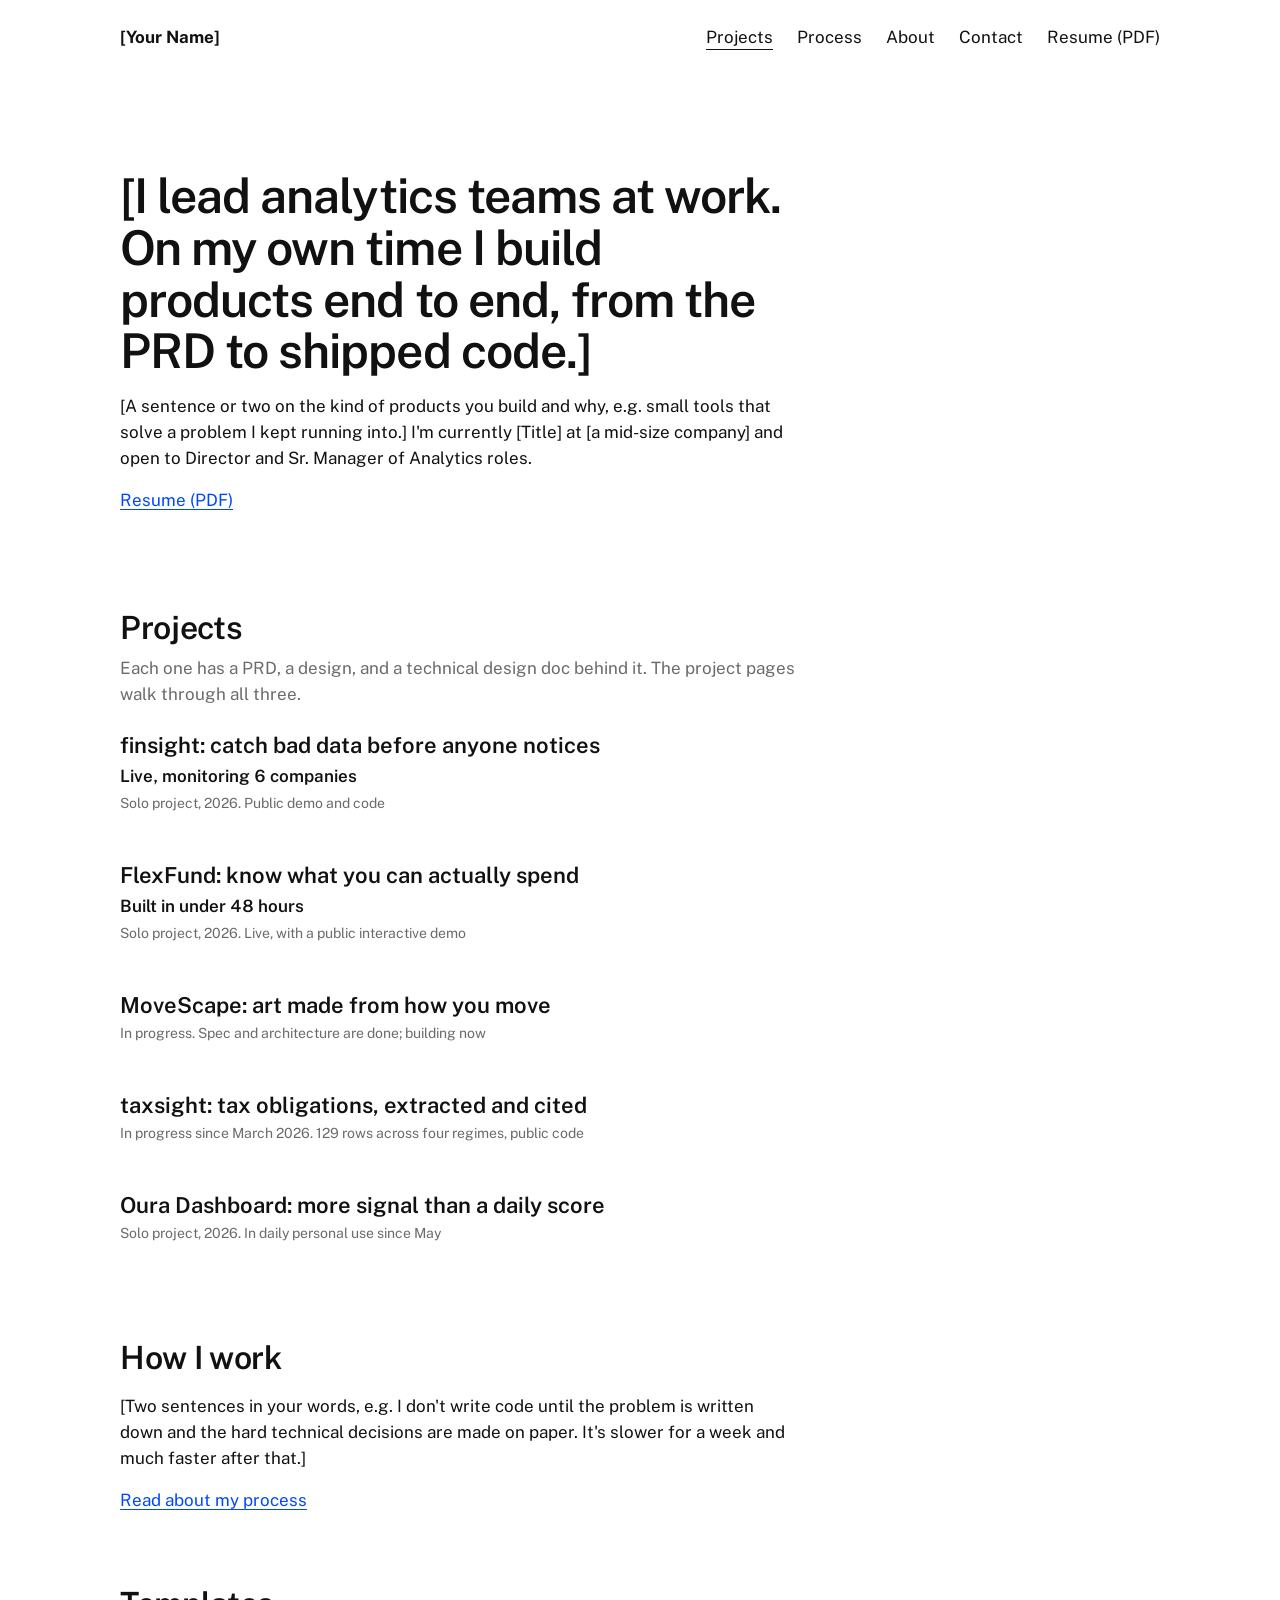
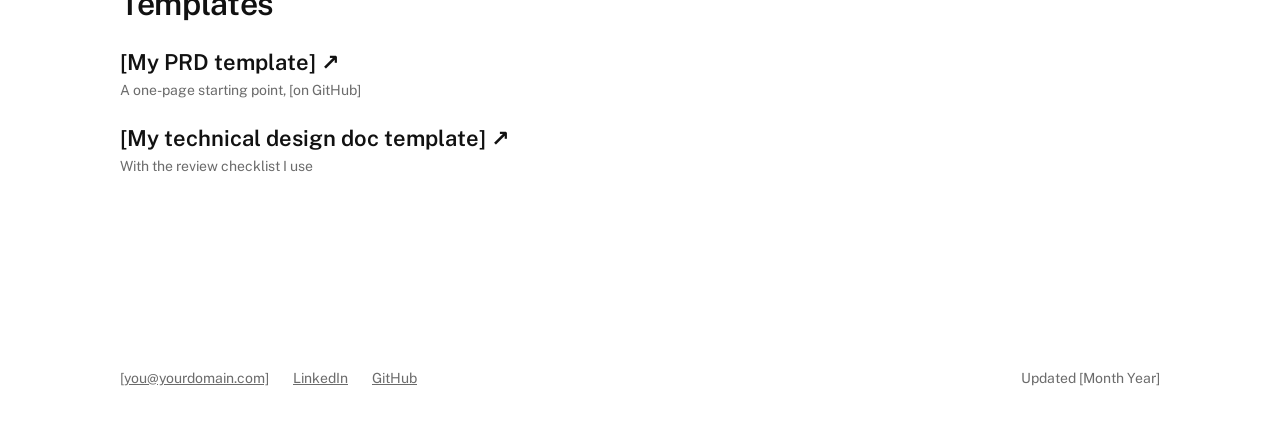
==== index.html @ c8c7b629 "Reframe Oura Dashboard around data depth, not cycle tracking; add real screenshots" ====
<!doctype html>
<html lang="en">
<head>
<meta charset="utf-8">
<meta name="viewport" content="width=device-width, initial-scale=1">
<title>[Your Name]: Analytics leader who builds</title>
<meta name="description" content="[A one-sentence positioning statement: analytics leader who turns data into decisions, and builds personal projects end to end.]">
<meta property="og:type" content="website">
<meta property="og:title" content="[Your Name]: Analytics leader who builds">
<meta property="og:description" content="[A one-sentence positioning statement: analytics leader who turns data into decisions, and builds personal projects end to end.]">
<meta property="og:image" content="assets/img/og-image.png">
<link rel="preconnect" href="https://fonts.googleapis.com">
<link rel="preconnect" href="https://fonts.gstatic.com" crossorigin>
<link rel="stylesheet" href="https://fonts.googleapis.com/css2?family=Public+Sans:wght@400;600;700&display=swap">
<link rel="stylesheet" href="assets/css/site.css">
</head>
<body>
<a class="skip-link" href="#main">Skip to content</a>
<header class="site-header">
<a class="site-name" href="index.html">[Your Name]</a>
<nav class="site-nav" aria-label="Main">
<a href="index.html" aria-current="page">Projects</a>
<a href="process.html">Process</a>
<a href="about.html">About</a>
<a href="contact.html">Contact</a>
<a href="resume.pdf">Resume (PDF)</a>
</nav>
</header>

<main id="main" class="site-main">

<section class="hero stack-3 measure-text section">
<h1 class="display">[I lead analytics teams at work. On my own time I build products end to end, from the PRD to shipped code.]</h1>
<p class="body">[A sentence or two on the kind of products you build and why, e.g. small tools that solve a problem I kept running into.] I'm currently [Title] at [a mid-size company] and open to Director and Sr. Manager of Analytics roles.</p>
<p class="body"><a class="body-link" href="resume.pdf">Resume (PDF)</a></p>
</section>

<section id="projects" class="section measure-text">
<div class="stack-2">
<h2 class="heading-2">Projects</h2>
<p class="body ink-muted">Each one has a PRD, a design, and a technical design doc behind it. The project pages walk through all three.</p>
</div>
<div class="project-list mt-4">
<article class="project-card">
<h3 class="heading-3"><a href="projects/finsight.html">finsight: catch bad data before anyone notices</a></h3>
<p class="stat-sm">Live, monitoring 6 companies</p>
<p class="meta">Solo project, 2026. Public demo and code</p>
</article>
<article class="project-card">
<h3 class="heading-3"><a href="projects/flexfund.html">FlexFund: know what you can actually spend</a></h3>
<p class="stat-sm">Built in under 48 hours</p>
<p class="meta">Solo project, 2026. Live, with a public interactive demo</p>
</article>
<article class="project-card">
<h3 class="heading-3"><a href="projects/movescape.html">MoveScape: art made from how you move</a></h3>
<p class="meta">In progress. Spec and architecture are done; building now</p>
</article>
<article class="project-card">
<h3 class="heading-3"><a href="projects/taxsight.html">taxsight: tax obligations, extracted and cited</a></h3>
<p class="meta">In progress since March 2026. 129 rows across four regimes, public code</p>
</article>
<article class="project-card">
<h3 class="heading-3"><a href="projects/oura-dashboard.html">Oura Dashboard: more signal than a daily score</a></h3>
<p class="meta">Solo project, 2026. In daily personal use since May</p>
</article>
</div>
</section>

<section class="section stack-3 measure-text">
<h2 class="heading-2">How I work</h2>
<p class="body">[Two sentences in your words, e.g. I don't write code until the problem is written down and the hard technical decisions are made on paper. It's slower for a week and much faster after that.]</p>
<p class="body"><a class="body-link" href="process.html">Read about my process</a></p>
</section>

<section class="section section-tight measure-text">
<div class="stack-4">
<h2 class="heading-2">Templates</h2>
<div class="project-list project-list--external">
<article class="project-card">
<h3 class="heading-3"><a class="external-link" href="https://github.com/" target="_blank" rel="noopener">[My PRD template]</a></h3>
<p class="caption">A one-page starting point, [on GitHub]</p>
</article>
<article class="project-card">
<h3 class="heading-3"><a class="external-link" href="https://github.com/" target="_blank" rel="noopener">[My technical design doc template]</a></h3>
<p class="caption">With the review checklist I use</p>
</article>
</div>
</div>
</section>

</main>

<footer class="site-footer">
<div class="site-footer-links">
<a href="mailto:you@yourdomain.com">[you@yourdomain.com]</a>
<a href="https://www.linkedin.com/" target="_blank" rel="noopener">LinkedIn</a>
<a href="https://github.com/" target="_blank" rel="noopener">GitHub</a>
</div>
<span>Updated [Month Year]</span>
</footer>
</body>
</html>
---- assets/css/site.css ----
/*
  Stark Portfolio — shared stylesheet
  Tokens come from portfolio-handoff/design-system/tokens.json.
  Type does the work: no boxes, icons, gradients, shadows or rounded corners.
*/

/* ---------- Tokens ---------- */

:root {
  /* Color (light) */
  --color-surface: #ffffff;
  --color-surface-subtle: #f5f5f5;
  --color-ink: #111111;
  --color-ink-muted: #6b6b6b;
  --color-hairline: #e5e5e5;
  --color-accent: #0047ff;
  --color-accent-hover: #0036c4;
  --color-chart-context: #bdbdbd;

  /* Type */
  --font-sans: "Public Sans", system-ui, -apple-system, "Segoe UI", sans-serif;

  /* Spacing scale */
  --space-1: 4px;
  --space-2: 8px;
  --space-3: 16px;
  --space-4: 24px;
  --space-5: 48px;
  --space-6: 96px;

  /* Radius */
  --radius-0: 0;
  --radius-sm: 2px;

  /* Content widths */
  --measure-text: 680px;
  --measure-wide: 1040px;

  /* Fluid page padding: 24px minimum, scales up to 200px once the
     viewport is wide enough to hold the 1040px content column plus
     the 200px side margins the desktop mockup uses (1440px). */
  --page-padding-inline: max(24px, calc((100vw - 1040px) / 2));

  /* Section rhythm: 96px between major sections on wide screens,
     easing down to 48px on narrow ones. */
  --section-gap: clamp(48px, 10vw, 96px);
}

@media (prefers-color-scheme: dark) {
  :root {
    --color-surface: #0e0e0e;
    --color-surface-subtle: #1a1a1a;
    --color-ink: #f2f2f2;
    --color-ink-muted: #9a9a9a;
    --color-hairline: #2a2a2a;
    --color-accent: #7a98ff;
    --color-accent-hover: #a9bcff;
    --color-chart-context: #4a4a4a;
  }
}

/* ---------- Reset ---------- */

*,
*::before,
*::after {
  box-sizing: border-box;
}

html {
  color-scheme: light dark;
}

body {
  margin: 0;
  background: var(--color-surface);
  color: var(--color-ink);
  font-family: var(--font-sans);
  font-size: 17px;
  line-height: 26px;
}

img {
  max-width: 100%;
  display: block;
}

table {
  border-collapse: collapse;
}

/* ---------- Links and focus ---------- */

a {
  color: var(--color-accent);
}

a:hover {
  color: var(--color-accent-hover);
}

a:focus-visible {
  outline: 2px solid var(--color-accent);
  outline-offset: 2px;
  border-radius: var(--radius-sm);
}

.body-link {
  text-underline-offset: 3px;
}

.external-link::after {
  content: " \2197"; /* ↗ only on links that leave the site */
}

/* ---------- Skip link ---------- */

.skip-link {
  position: absolute;
  left: var(--space-3);
  top: -48px;
  background: var(--color-surface);
  color: var(--color-ink);
  padding: var(--space-2) var(--space-3);
  border: 1px solid var(--color-ink);
  z-index: 10;
  transition: top 0.1s ease-in-out;
}

.skip-link:focus {
  top: var(--space-3);
}

/* ---------- Typography ---------- */

.display {
  margin: 0;
  font-size: clamp(34px, 6vw, 48px);
  line-height: 1.08;
  font-weight: 600;
  letter-spacing: -0.02em;
}

.heading-2 {
  margin: 0;
  font-size: clamp(26px, 4vw, 32px);
  line-height: 1.19;
  font-weight: 600;
  letter-spacing: -0.01em;
}

.heading-3 {
  margin: 0;
  font-size: 22px;
  line-height: 28px;
  font-weight: 600;
}

.body {
  margin: 0;
  font-size: 17px;
  line-height: 26px;
  font-weight: 400;
}

.caption {
  margin: 0;
  font-size: 14px;
  line-height: 20px;
  font-weight: 400;
  color: var(--color-ink-muted);
}

.stat {
  font-size: 22px;
  line-height: 28px;
  font-weight: 700;
  font-variant-numeric: tabular-nums;
}

.stat-sm {
  margin: 0;
  font-size: 17px;
  line-height: 26px;
  font-weight: 600;
  font-variant-numeric: tabular-nums;
}

.meta {
  margin: 0;
  font-size: 14px;
  line-height: 20px;
  font-weight: 400;
  color: var(--color-ink-muted);
}

.ink-muted {
  color: var(--color-ink-muted);
}

/* ---------- Layout ---------- */

.measure-text {
  max-width: var(--measure-text);
}

.measure-wide {
  max-width: var(--measure-wide);
}

.site-header,
.site-main,
.site-footer {
  padding-left: var(--page-padding-inline);
  padding-right: var(--page-padding-inline);
}

.site-main {
  display: flex;
  flex-direction: column;
  flex-grow: 1;
  padding-top: var(--space-6);
  padding-bottom: var(--space-6);
}

.section + .section {
  margin-top: var(--section-gap);
}

/* A section that's closely related to the one before it (e.g. Templates
   right after How I work) uses a tighter gap than the standard 96px,
   which DECISIONS.md reserves for major section breaks. */
.section + .section.section-tight {
  margin-top: calc(var(--section-gap) * 0.75);
}

/* ---------- Spacing utilities ---------- */

.stack-1 { display: flex; flex-direction: column; gap: var(--space-1); }
.stack-2 { display: flex; flex-direction: column; gap: var(--space-2); }
.stack-3 { display: flex; flex-direction: column; gap: var(--space-3); }
.stack-4 { display: flex; flex-direction: column; gap: var(--space-4); }
.stack-5 { display: flex; flex-direction: column; gap: var(--space-5); }

.mt-2 { margin-top: var(--space-2); }
.mt-3 { margin-top: var(--space-3); }
.mt-4 { margin-top: var(--space-4); }
.mt-5 { margin-top: var(--space-5); }
.mt-6 { margin-top: var(--space-6); }

/* ---------- Site header ---------- */

body {
  display: flex;
  flex-direction: column;
  min-height: 100vh;
}

.site-header {
  display: flex;
  justify-content: space-between;
  align-items: baseline;
  flex-wrap: wrap;
  row-gap: var(--space-2);
  padding-top: var(--space-4);
  padding-bottom: var(--space-4);
}

.site-name {
  font-size: 17px;
  line-height: 26px;
  font-weight: 700;
  color: var(--color-ink);
  text-decoration: none;
}

.site-nav {
  display: flex;
  flex-wrap: wrap;
  column-gap: var(--space-4);
  font-size: 17px;
  line-height: 26px;
}

.site-nav a {
  color: var(--color-ink);
  text-decoration: none;
}

.site-nav a[aria-current="page"] {
  text-decoration: underline;
  text-underline-offset: 6px;
}

@media (hover: none) {
  .site-nav a {
    line-height: 44px; /* comfortable touch target */
  }
}

/* ---------- Site footer ---------- */

.site-footer {
  display: flex;
  justify-content: space-between;
  align-items: baseline;
  flex-wrap: wrap;
  gap: var(--space-3);
  padding-top: var(--space-6);
  padding-bottom: var(--space-5);
  font-size: 14px;
  line-height: 20px;
  color: var(--color-ink-muted);
}

.site-footer-links {
  display: flex;
  flex-wrap: wrap;
  gap: var(--space-4);
}

.site-footer a {
  color: var(--color-ink-muted);
}

/* ---------- Hero ---------- */

.hero {
  display: flex;
  flex-direction: column;
  gap: var(--space-3);
}

/* ---------- StatBlock ---------- */

.stat-list {
  margin: 0;
  display: grid;
  grid-template-columns: 96px 1fr;
  column-gap: var(--space-3);
  row-gap: var(--space-3);
  align-items: baseline;
}

@media (min-width: 640px) {
  .stat-list {
    grid-template-columns: 120px 1fr;
    column-gap: var(--space-4);
  }
}

.stat-list dt {
  font-size: 22px;
  line-height: 28px;
  font-weight: 700;
  font-variant-numeric: tabular-nums;
}

.stat-list dd {
  margin: 0;
  font-size: 17px;
  line-height: 26px;
  color: var(--color-ink-muted);
}

/* ---------- ProjectCard ---------- */

.project-list {
  display: flex;
  flex-direction: column;
  gap: var(--space-5);
}

.project-list--external {
  gap: var(--space-4);
}

.project-card {
  display: flex;
  flex-direction: column;
  gap: var(--space-1);
}

.project-card a {
  color: var(--color-ink);
  text-decoration: none;
}

.project-card a:hover {
  text-decoration: underline;
  text-underline-offset: 6px;
}

/* ---------- CaseStudyHeader / summary ---------- */

.case-study-meta {
  margin: var(--space-2) 0 0;
}

.case-study-summary {
  margin-top: var(--space-4);
  background: var(--color-surface-subtle);
  padding: var(--space-4);
  display: grid;
  grid-template-columns: 96px 1fr;
  column-gap: var(--space-4);
  row-gap: var(--space-3);
  align-items: baseline;
}

@media (min-width: 640px) {
  .case-study-summary {
    grid-template-columns: 120px 1fr;
  }
}

.case-study-summary dt {
  font-size: 14px;
  line-height: 20px;
  color: var(--color-ink-muted);
}

.case-study-summary dd {
  margin: 0;
  font-size: 17px;
  line-height: 26px;
}

.link-row {
  margin: var(--space-4) 0 0;
  font-size: 17px;
  line-height: 26px;
  display: flex;
  flex-wrap: wrap;
  column-gap: var(--space-4);
  row-gap: var(--space-2);
}

/* ---------- Contact list ---------- */

.contact-list {
  margin: var(--space-6) 0 0;
  display: grid;
  grid-template-columns: 96px 1fr;
  column-gap: var(--space-3);
  row-gap: var(--space-3);
  align-items: baseline;
}

@media (min-width: 640px) {
  .contact-list {
    grid-template-columns: 120px 1fr;
    column-gap: var(--space-4);
  }
}

.contact-list dt {
  font-size: 14px;
  line-height: 20px;
  color: var(--color-ink-muted);
}

.contact-list dd {
  margin: 0;
  font-size: 17px;
  line-height: 26px;
}

.contact-list dd.contact-email {
  font-size: 22px;
  line-height: 28px;
}

/* ---------- Data tables (requirements, decisions) ---------- */

.data-table {
  width: 100%;
  border-collapse: collapse;
  font-family: var(--font-sans);
}

.data-table th {
  text-align: left;
  font-weight: 600;
  font-size: 14px;
  line-height: 20px;
  padding: var(--space-2) var(--space-3) var(--space-2) 0;
  border-bottom: 1px solid var(--color-ink);
}

.data-table td {
  font-size: 15px;
  line-height: 22px;
  padding: 10px var(--space-3) 10px 0;
  border-bottom: 1px solid var(--color-hairline);
  vertical-align: top;
}

/* ---------- About hero (bio + headshot) ---------- */

.about-hero {
  display: flex;
  flex-wrap: wrap;
  gap: var(--space-5);
  align-items: flex-start;
}

.about-hero .about-text {
  flex: 1 1 320px;
}

.headshot-placeholder {
  width: 240px;
  max-width: 100%;
  aspect-ratio: 4 / 5;
  flex-shrink: 0;
  background: var(--color-surface-subtle);
  display: flex;
  align-items: flex-end;
  padding: var(--space-3);
  font-size: 14px;
  line-height: 20px;
  color: var(--color-ink-muted);
}

/* ---------- Figures (design section) ---------- */

.figure-row {
  margin-top: var(--space-2);
  display: flex;
  flex-wrap: wrap;
  gap: var(--space-4);
}

.figure-placeholder {
  flex: 1 1 240px;
  aspect-ratio: 508 / 340;
  background: var(--color-surface-subtle);
  display: flex;
  align-items: flex-end;
  padding: var(--space-3);
  font-size: 14px;
  line-height: 20px;
  color: var(--color-ink-muted);
}

/* A real content image standing in the same two-up figure row. */
img.figure-placeholder {
  flex: 1 1 240px;
  aspect-ratio: auto;
  width: calc(50% - var(--space-4) / 2);
  height: auto;
  object-fit: contain;
  padding: 0;
  background: var(--color-surface-subtle);
}

/* A single standalone screenshot (e.g. a phone-shaped mobile screen),
   rather than the two-up figure-row comparison layout. */
.figure-single {
  margin-top: var(--space-2);
  display: block;
  width: auto;
  max-width: 280px;
  height: auto;
  background: var(--color-surface-subtle);
}

/* ---------- Architecture diagram / charts ---------- */

.architecture-diagram {
  margin-top: var(--space-2);
  display: flex;
  flex-direction: column;
  gap: var(--space-2);
}

.architecture-diagram svg {
  width: 100%;
  height: auto;
}

.architecture-diagram svg text {
  font-family: var(--font-sans);
}

.diagram-box {
  fill: none;
  stroke: var(--color-ink);
}

.diagram-box-muted {
  fill: none;
  stroke: var(--color-ink-muted);
}

.diagram-line {
  stroke: var(--color-ink);
}

.diagram-line-muted {
  stroke: var(--color-ink-muted);
}

.diagram-label {
  fill: var(--color-ink);
}

.diagram-label-muted {
  fill: var(--color-ink-muted);
}

/* ---------- 404 ---------- */

.error-main {
  padding-top: clamp(var(--space-6), 20vw, 160px);
}
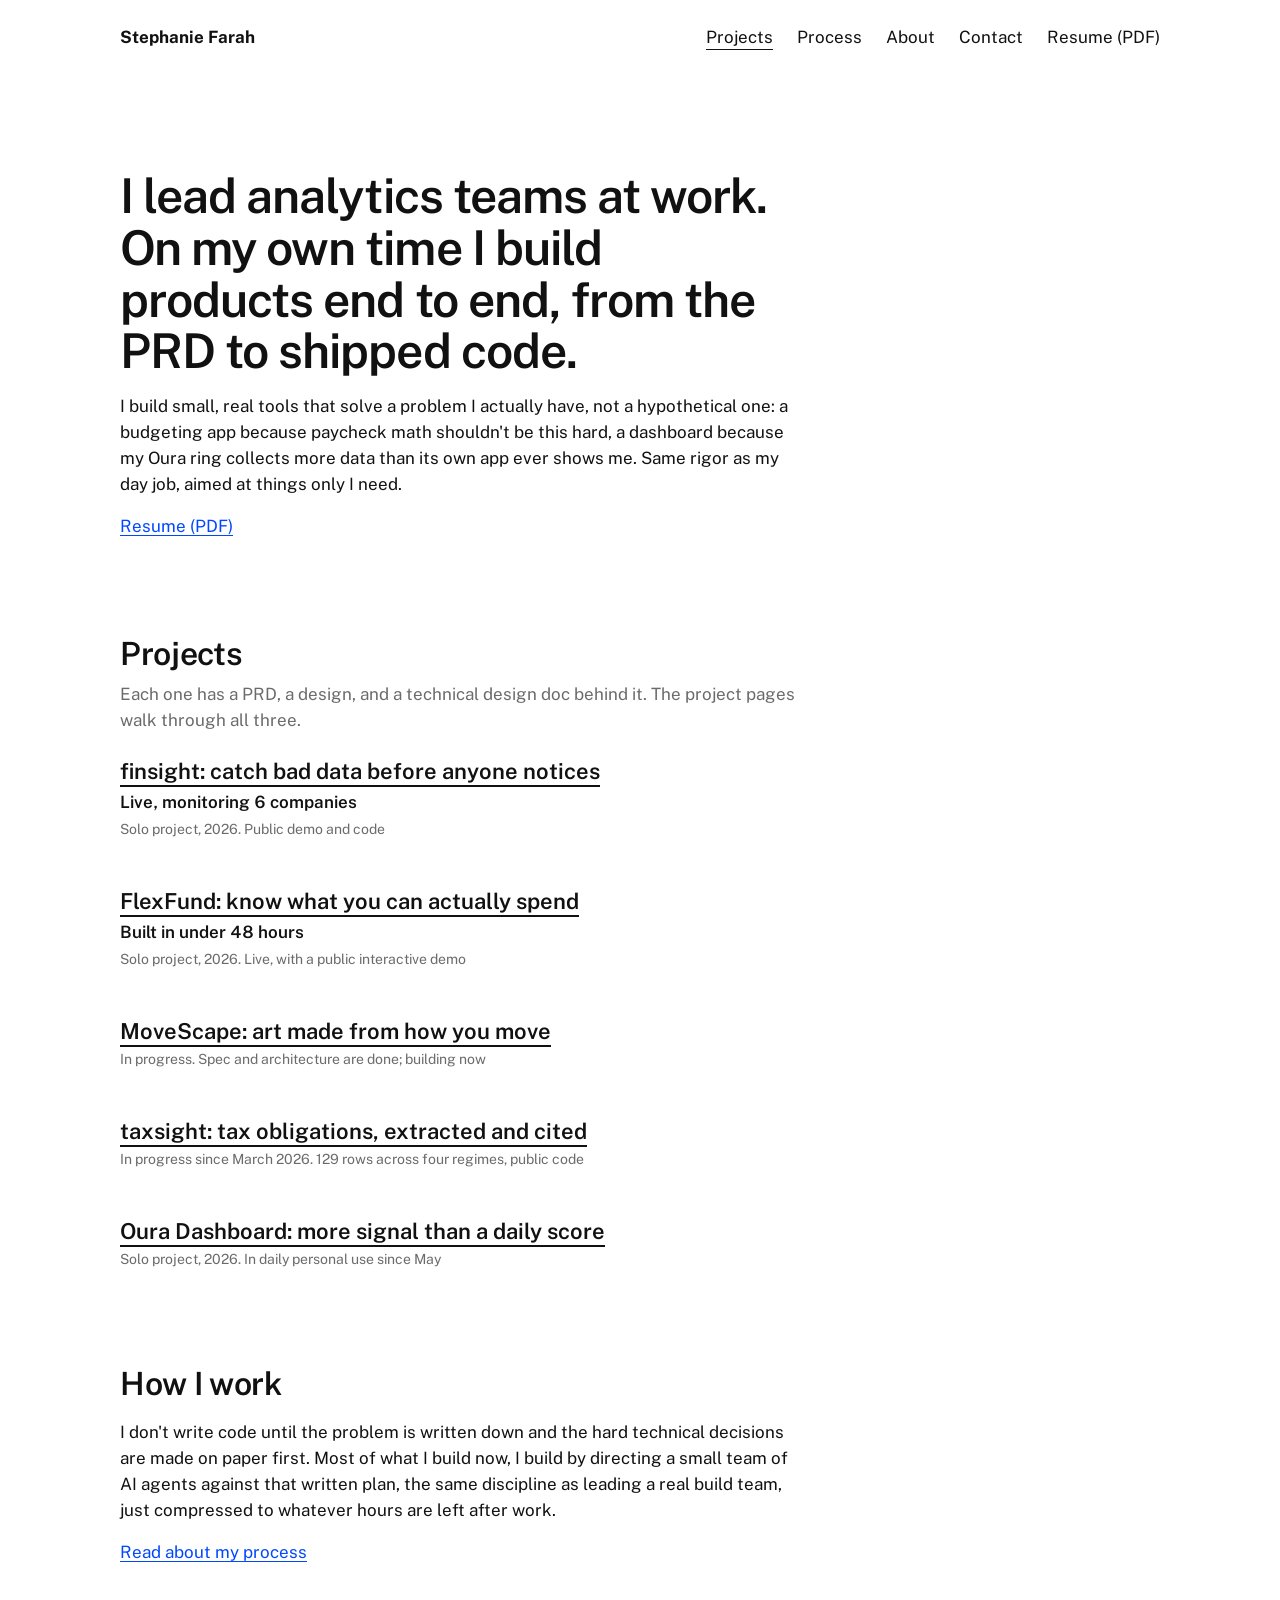
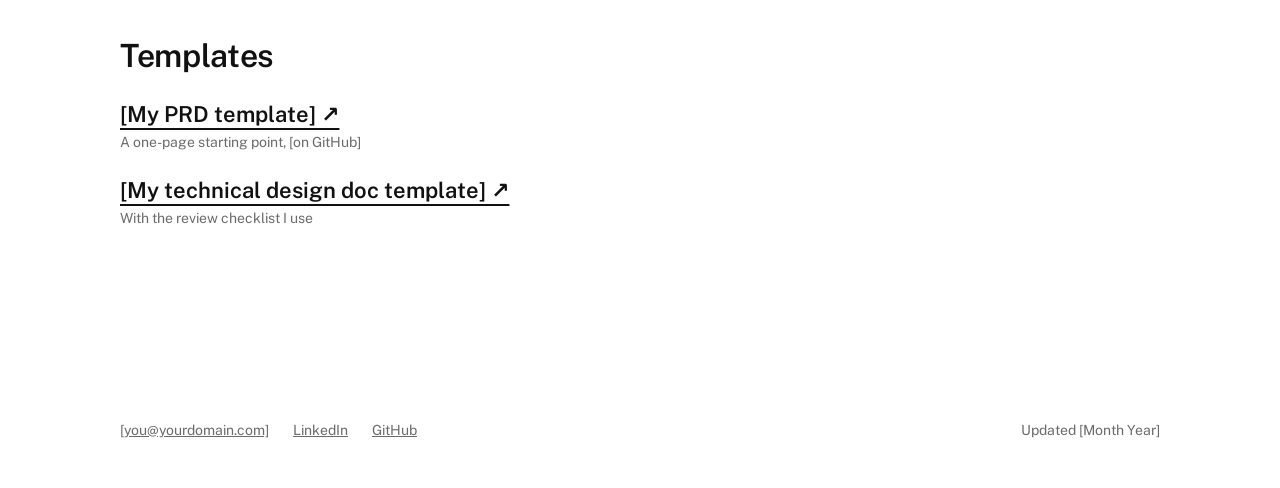
==== commit 6e3f5706: "Fill in real name, bio, process page, and hero copy; persistent underline on project links; drop rem" ====
--- a/index.html
+++ b/index.html
@@ -3,11 +3,11 @@
 <head>
 <meta charset="utf-8">
 <meta name="viewport" content="width=device-width, initial-scale=1">
-<title>[Your Name]: Analytics leader who builds</title>
-<meta name="description" content="[A one-sentence positioning statement: analytics leader who turns data into decisions, and builds personal projects end to end.]">
+<title>Stephanie Farah: Analytics leader who builds</title>
+<meta name="description" content="Analytics leader who builds small, real tools for problems she actually has, from the PRD to shipped code.">
 <meta property="og:type" content="website">
-<meta property="og:title" content="[Your Name]: Analytics leader who builds">
-<meta property="og:description" content="[A one-sentence positioning statement: analytics leader who turns data into decisions, and builds personal projects end to end.]">
+<meta property="og:title" content="Stephanie Farah: Analytics leader who builds">
+<meta property="og:description" content="Analytics leader who builds small, real tools for problems she actually has, from the PRD to shipped code.">
 <meta property="og:image" content="assets/img/og-image.png">
 <link rel="preconnect" href="https://fonts.googleapis.com">
 <link rel="preconnect" href="https://fonts.gstatic.com" crossorigin>
@@ -17,7 +17,7 @@
 <body>
 <a class="skip-link" href="#main">Skip to content</a>
 <header class="site-header">
-<a class="site-name" href="index.html">[Your Name]</a>
+<a class="site-name" href="index.html">Stephanie Farah</a>
 <nav class="site-nav" aria-label="Main">
 <a href="index.html" aria-current="page">Projects</a>
 <a href="process.html">Process</a>
@@ -30,8 +30,8 @@
 <main id="main" class="site-main">
 
 <section class="hero stack-3 measure-text section">
-<h1 class="display">[I lead analytics teams at work. On my own time I build products end to end, from the PRD to shipped code.]</h1>
-<p class="body">[A sentence or two on the kind of products you build and why, e.g. small tools that solve a problem I kept running into.] I'm currently [Title] at [a mid-size company] and open to Director and Sr. Manager of Analytics roles.</p>
+<h1 class="display">I lead analytics teams at work. On my own time I build products end to end, from the PRD to shipped code.</h1>
+<p class="body">I build small, real tools that solve a problem I actually have, not a hypothetical one: a budgeting app because paycheck math shouldn't be this hard, a dashboard because my Oura ring collects more data than its own app ever shows me. Same rigor as my day job, aimed at things only I need.</p>
 <p class="body"><a class="body-link" href="resume.pdf">Resume (PDF)</a></p>
 </section>
 
@@ -68,7 +68,7 @@
 
 <section class="section stack-3 measure-text">
 <h2 class="heading-2">How I work</h2>
-<p class="body">[Two sentences in your words, e.g. I don't write code until the problem is written down and the hard technical decisions are made on paper. It's slower for a week and much faster after that.]</p>
+<p class="body">I don't write code until the problem is written down and the hard technical decisions are made on paper first. Most of what I build now, I build by directing a small team of AI agents against that written plan, the same discipline as leading a real build team, just compressed to whatever hours are left after work.</p>
 <p class="body"><a class="body-link" href="process.html">Read about my process</a></p>
 </section>
 
--- a/assets/css/site.css
+++ b/assets/css/site.css
@@ -383,12 +383,12 @@
 
 .project-card a {
   color: var(--color-ink);
-  text-decoration: none;
-}
-
-.project-card a:hover {
   text-decoration: underline;
   text-underline-offset: 6px;
+}
+
+.project-card a:hover {
+  color: var(--color-accent);
 }
 
 /* ---------- CaseStudyHeader / summary ---------- */
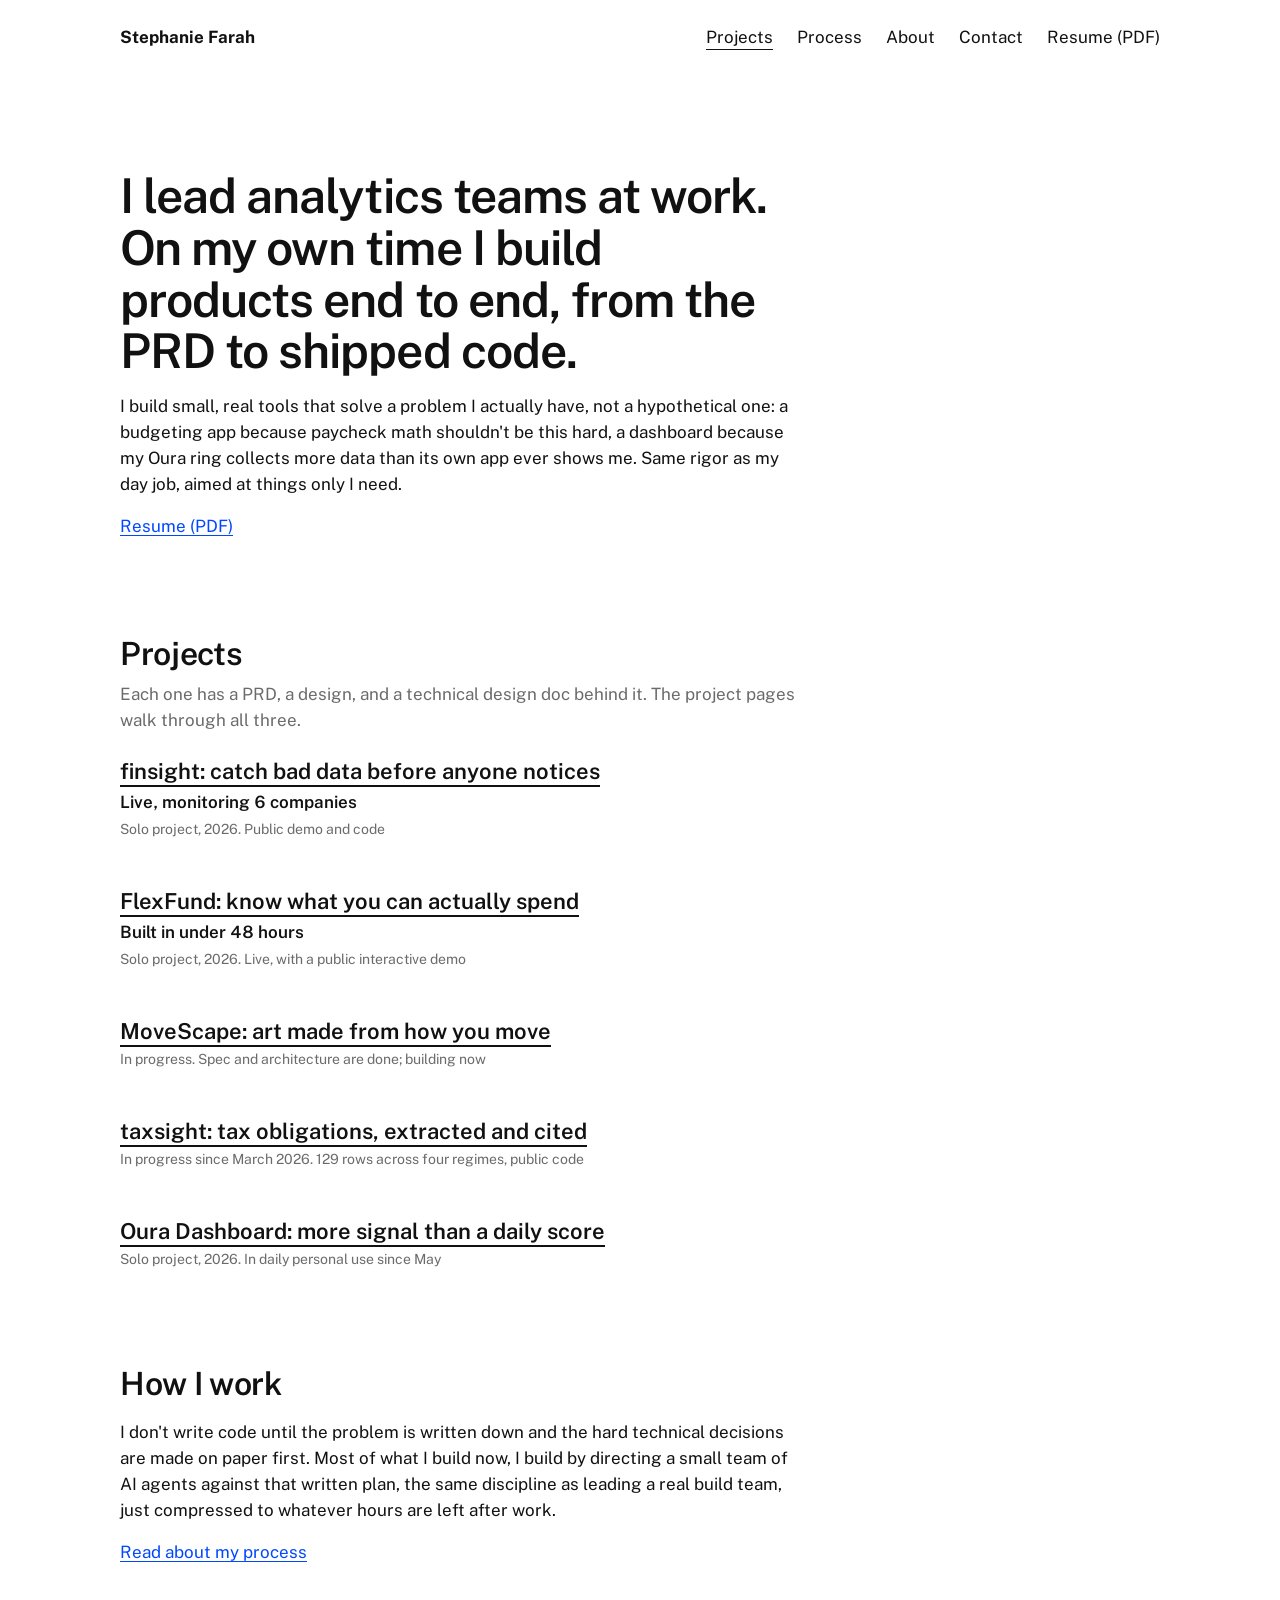
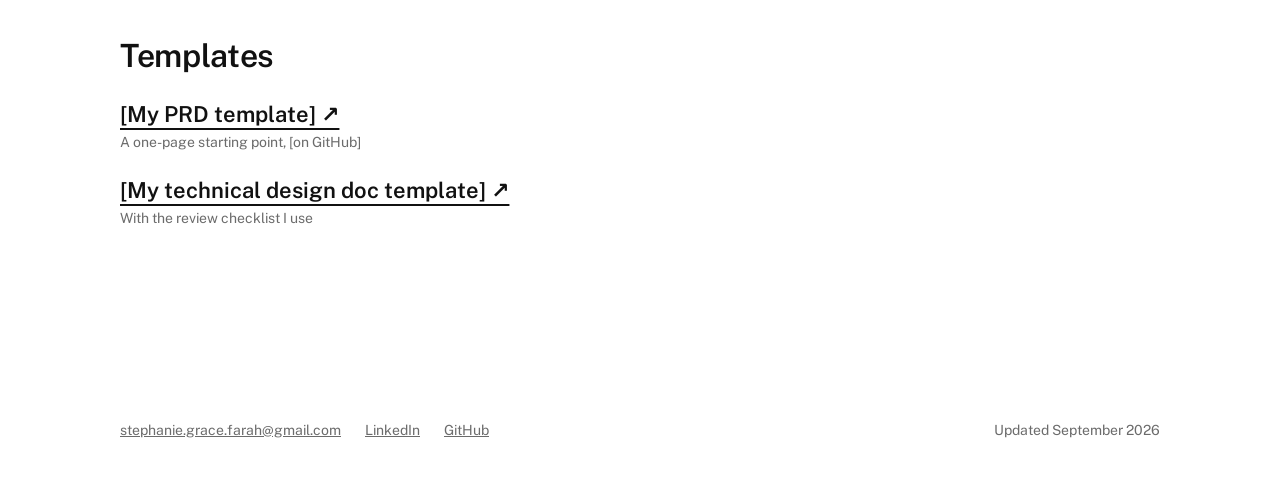
==== commit ace6fda7: "Remove job-search framing and employer name, fill in real contact info and update date" ====
--- a/index.html
+++ b/index.html
@@ -92,11 +92,11 @@
 
 <footer class="site-footer">
 <div class="site-footer-links">
-<a href="mailto:you@yourdomain.com">[you@yourdomain.com]</a>
-<a href="https://www.linkedin.com/" target="_blank" rel="noopener">LinkedIn</a>
-<a href="https://github.com/" target="_blank" rel="noopener">GitHub</a>
+<a href="mailto:stephanie.grace.farah@gmail.com">stephanie.grace.farah@gmail.com</a>
+<a href="https://www.linkedin.com/in/stephaniegfarah/" target="_blank" rel="noopener">LinkedIn</a>
+<a href="https://github.com/stephaniegracefarah" target="_blank" rel="noopener">GitHub</a>
 </div>
-<span>Updated [Month Year]</span>
+<span>Updated September 2026</span>
 </footer>
 </body>
 </html>
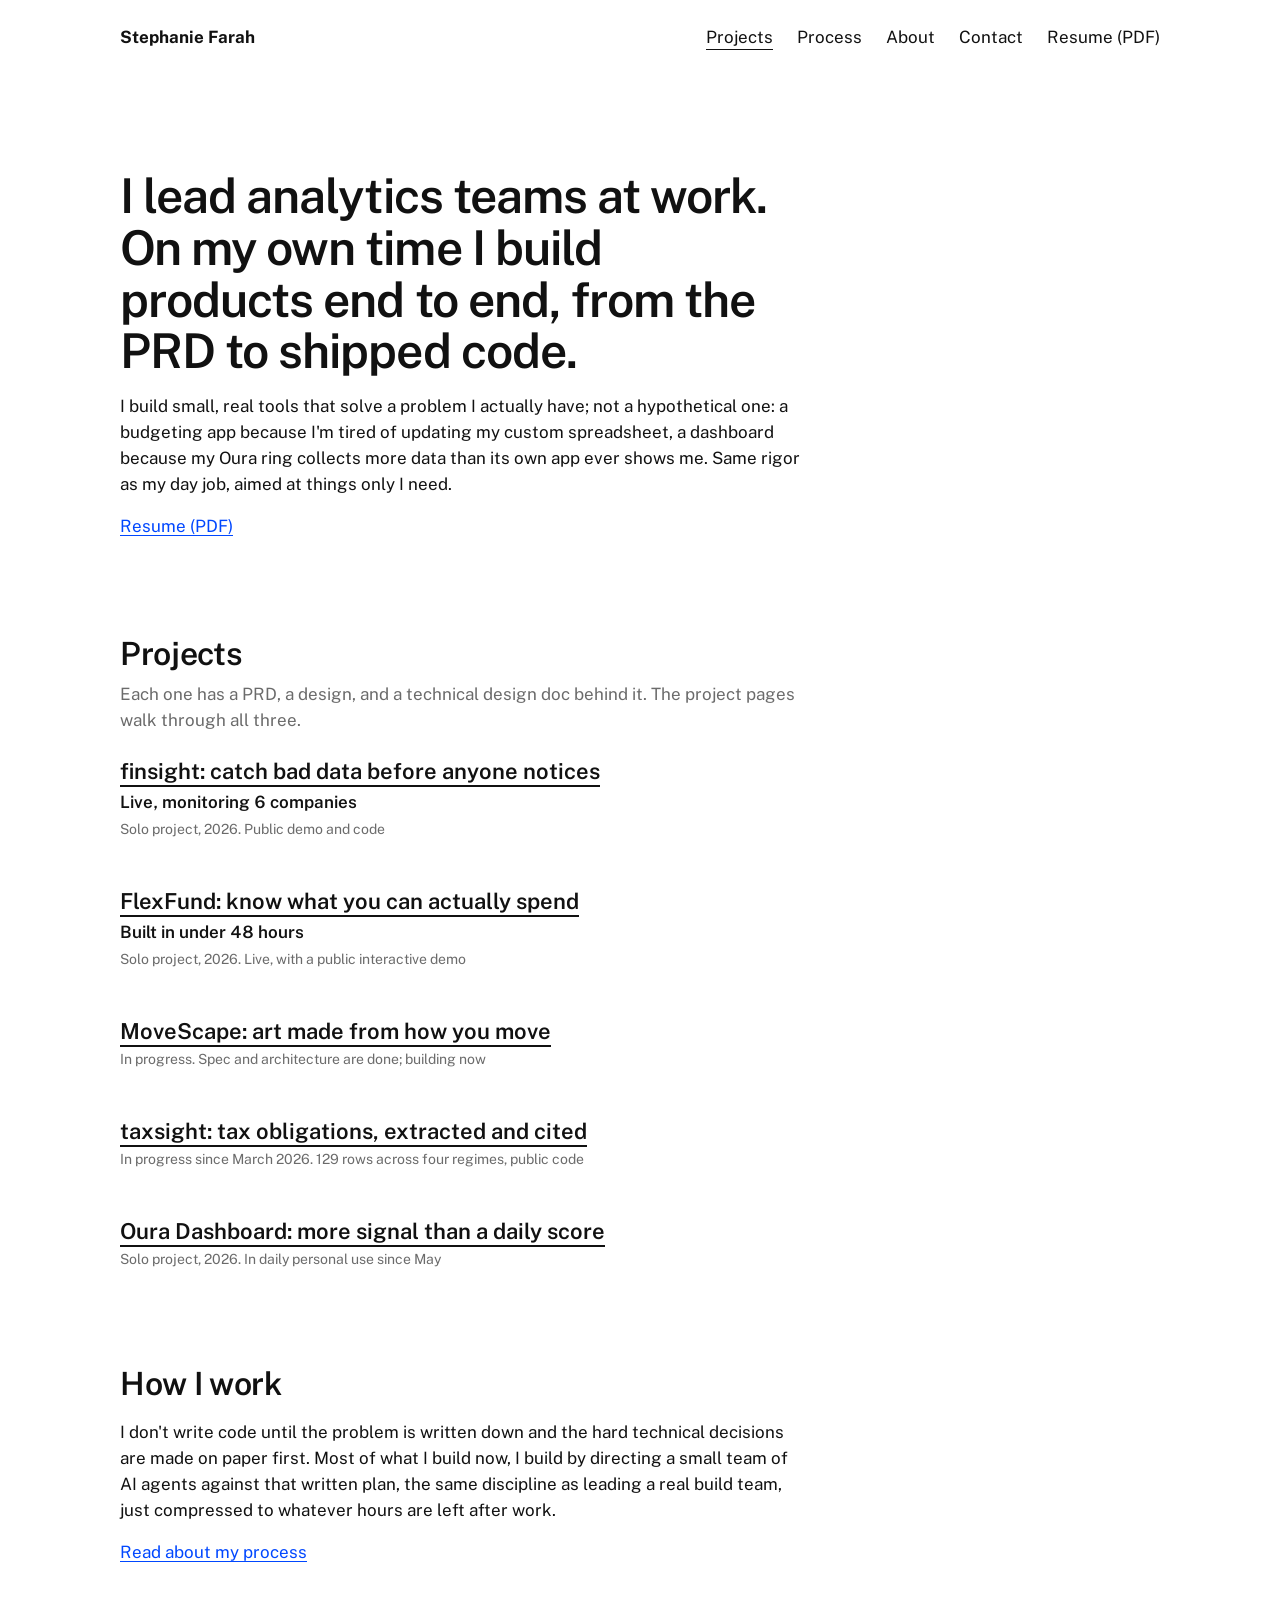
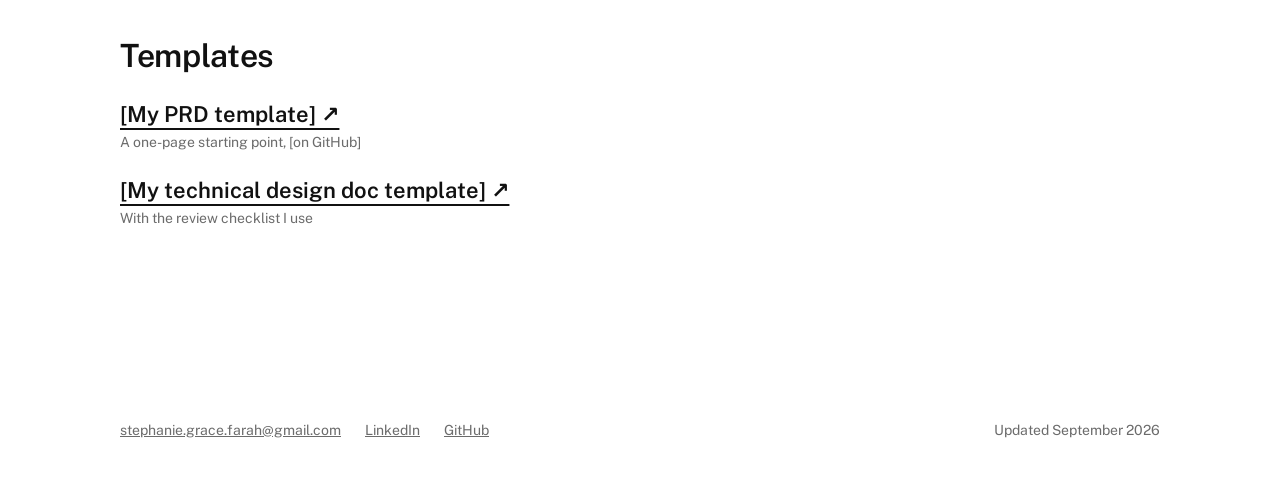
==== commit c308fd20: "Update hero copy, name the orchestrator model and TDD change log, add unit tests, add nerd-for-probl" ====
--- a/index.html
+++ b/index.html
@@ -31,7 +31,7 @@
 
 <section class="hero stack-3 measure-text section">
 <h1 class="display">I lead analytics teams at work. On my own time I build products end to end, from the PRD to shipped code.</h1>
-<p class="body">I build small, real tools that solve a problem I actually have, not a hypothetical one: a budgeting app because paycheck math shouldn't be this hard, a dashboard because my Oura ring collects more data than its own app ever shows me. Same rigor as my day job, aimed at things only I need.</p>
+<p class="body">I build small, real tools that solve a problem I actually have; not a hypothetical one: a budgeting app because I'm tired of updating my custom spreadsheet, a dashboard because my Oura ring collects more data than its own app ever shows me. Same rigor as my day job, aimed at things only I need.</p>
 <p class="body"><a class="body-link" href="resume.pdf">Resume (PDF)</a></p>
 </section>
 
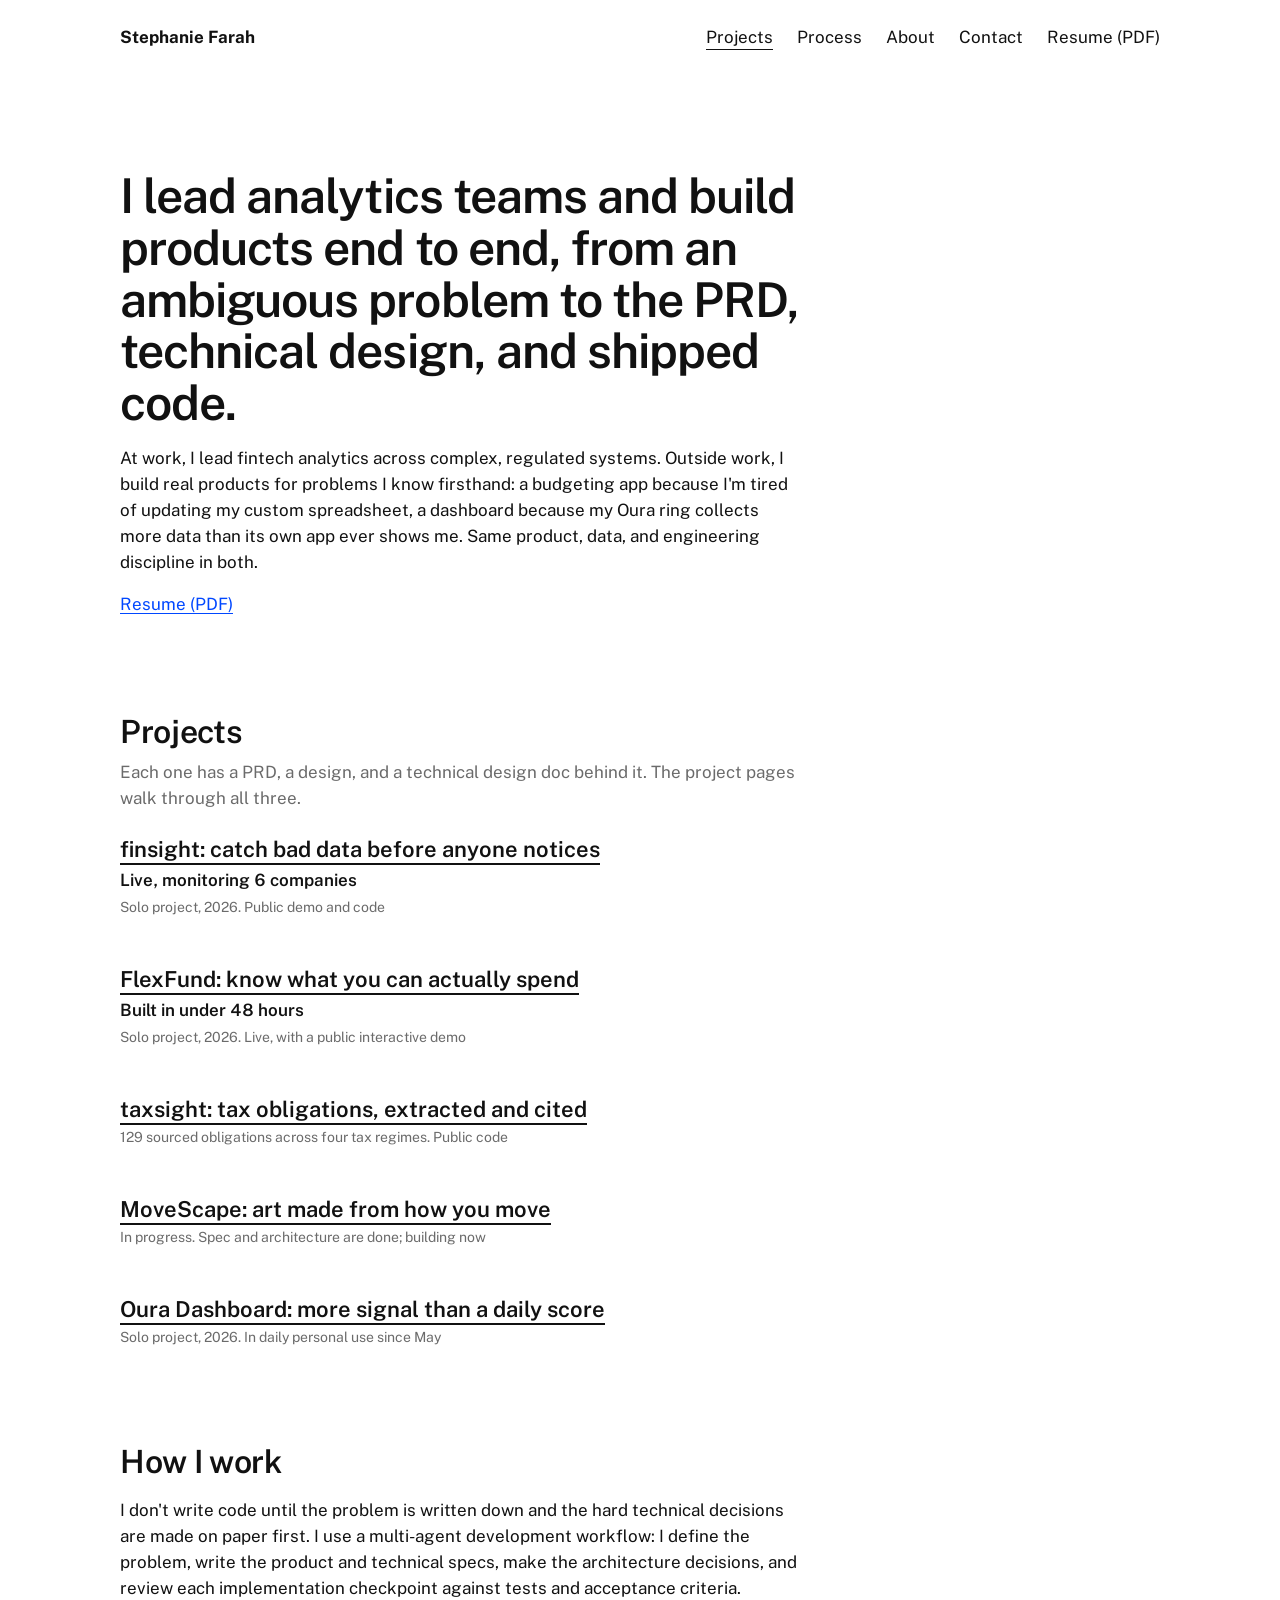
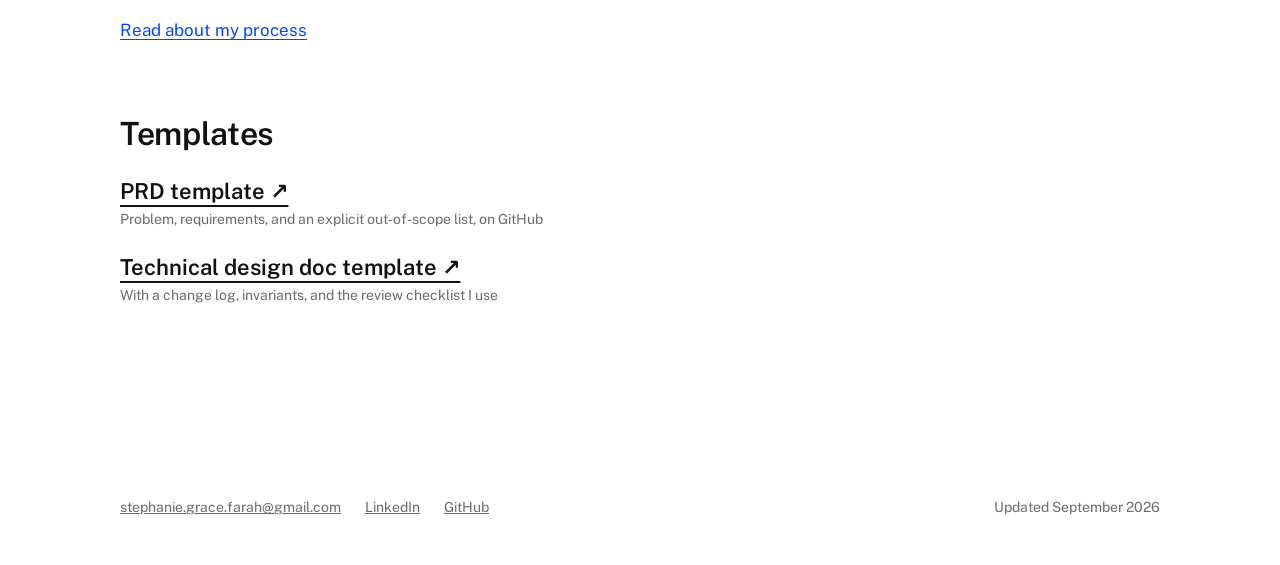
==== commit e8285c26: "Fix social preview, add real PRD/TDD templates, sharpen homepage positioning - Add assets/img/og-ima" ====
--- a/index.html
+++ b/index.html
@@ -4,11 +4,12 @@
 <meta charset="utf-8">
 <meta name="viewport" content="width=device-width, initial-scale=1">
 <title>Stephanie Farah: Analytics leader who builds</title>
-<meta name="description" content="Analytics leader who builds small, real tools for problems she actually has, from the PRD to shipped code.">
+<meta name="description" content="Analytics leader who builds real products for problems she knows firsthand, from the PRD to shipped code.">
 <meta property="og:type" content="website">
 <meta property="og:title" content="Stephanie Farah: Analytics leader who builds">
-<meta property="og:description" content="Analytics leader who builds small, real tools for problems she actually has, from the PRD to shipped code.">
-<meta property="og:image" content="assets/img/og-image.png">
+<meta property="og:description" content="Analytics leader who builds real products for problems she knows firsthand, from the PRD to shipped code.">
+<meta property="og:image" content="https://stephaniegracefarah.github.io/portfolio-website/assets/img/og-image.png">
+<meta name="twitter:card" content="summary_large_image">
 <link rel="preconnect" href="https://fonts.googleapis.com">
 <link rel="preconnect" href="https://fonts.gstatic.com" crossorigin>
 <link rel="stylesheet" href="https://fonts.googleapis.com/css2?family=Public+Sans:wght@400;600;700&display=swap">
@@ -30,8 +31,8 @@
 <main id="main" class="site-main">
 
 <section class="hero stack-3 measure-text section">
-<h1 class="display">I lead analytics teams at work. On my own time I build products end to end, from the PRD to shipped code.</h1>
-<p class="body">I build small, real tools that solve a problem I actually have; not a hypothetical one: a budgeting app because I'm tired of updating my custom spreadsheet, a dashboard because my Oura ring collects more data than its own app ever shows me. Same rigor as my day job, aimed at things only I need.</p>
+<h1 class="display">I lead analytics teams and build products end to end, from an ambiguous problem to the PRD, technical design, and shipped code.</h1>
+<p class="body">At work, I lead fintech analytics across complex, regulated systems. Outside work, I build real products for problems I know firsthand: a budgeting app because I'm tired of updating my custom spreadsheet, a dashboard because my Oura ring collects more data than its own app ever shows me. Same product, data, and engineering discipline in both.</p>
 <p class="body"><a class="body-link" href="resume.pdf">Resume (PDF)</a></p>
 </section>
 
@@ -52,12 +53,12 @@
 <p class="meta">Solo project, 2026. Live, with a public interactive demo</p>
 </article>
 <article class="project-card">
+<h3 class="heading-3"><a href="projects/taxsight.html">taxsight: tax obligations, extracted and cited</a></h3>
+<p class="meta">129 sourced obligations across four tax regimes. Public code</p>
+</article>
+<article class="project-card">
 <h3 class="heading-3"><a href="projects/movescape.html">MoveScape: art made from how you move</a></h3>
 <p class="meta">In progress. Spec and architecture are done; building now</p>
-</article>
-<article class="project-card">
-<h3 class="heading-3"><a href="projects/taxsight.html">taxsight: tax obligations, extracted and cited</a></h3>
-<p class="meta">In progress since March 2026. 129 rows across four regimes, public code</p>
 </article>
 <article class="project-card">
 <h3 class="heading-3"><a href="projects/oura-dashboard.html">Oura Dashboard: more signal than a daily score</a></h3>
@@ -68,7 +69,7 @@
 
 <section class="section stack-3 measure-text">
 <h2 class="heading-2">How I work</h2>
-<p class="body">I don't write code until the problem is written down and the hard technical decisions are made on paper first. Most of what I build now, I build by directing a small team of AI agents against that written plan, the same discipline as leading a real build team, just compressed to whatever hours are left after work.</p>
+<p class="body">I don't write code until the problem is written down and the hard technical decisions are made on paper first. I use a multi-agent development workflow: I define the problem, write the product and technical specs, make the architecture decisions, and review each implementation checkpoint against tests and acceptance criteria.</p>
 <p class="body"><a class="body-link" href="process.html">Read about my process</a></p>
 </section>
 
@@ -77,12 +78,12 @@
 <h2 class="heading-2">Templates</h2>
 <div class="project-list project-list--external">
 <article class="project-card">
-<h3 class="heading-3"><a class="external-link" href="https://github.com/" target="_blank" rel="noopener">[My PRD template]</a></h3>
-<p class="caption">A one-page starting point, [on GitHub]</p>
+<h3 class="heading-3"><a class="external-link" href="https://github.com/stephaniegracefarah/portfolio-website/blob/main/docs/prd-template.md" target="_blank" rel="noopener">PRD template</a></h3>
+<p class="caption">Problem, requirements, and an explicit out-of-scope list, on GitHub</p>
 </article>
 <article class="project-card">
-<h3 class="heading-3"><a class="external-link" href="https://github.com/" target="_blank" rel="noopener">[My technical design doc template]</a></h3>
-<p class="caption">With the review checklist I use</p>
+<h3 class="heading-3"><a class="external-link" href="https://github.com/stephaniegracefarah/portfolio-website/blob/main/docs/tdd-template.md" target="_blank" rel="noopener">Technical design doc template</a></h3>
+<p class="caption">With a change log, invariants, and the review checklist I use</p>
 </article>
 </div>
 </div>
--- a/assets/css/site.css
+++ b/assets/css/site.css
@@ -436,6 +436,23 @@
   row-gap: var(--space-2);
 }
 
+/* Previous/next project nav: previous sits left, next is pushed to the
+   far right via margin-left: auto (works whether or not previous exists),
+   so position alone signals direction. No arrows on these, they're
+   internal links. */
+.project-nav {
+  display: flex;
+  flex-wrap: wrap;
+  gap: var(--space-3);
+  font-size: 17px;
+  line-height: 26px;
+}
+
+.project-nav .next-link {
+  margin-left: auto;
+  text-align: right;
+}
+
 /* ---------- Contact list ---------- */
 
 .contact-list {
@@ -521,6 +538,11 @@
   font-size: 14px;
   line-height: 20px;
   color: var(--color-ink-muted);
+}
+
+img.headshot-placeholder {
+  padding: 0;
+  object-fit: cover;
 }
 
 /* ---------- Figures (design section) ---------- */
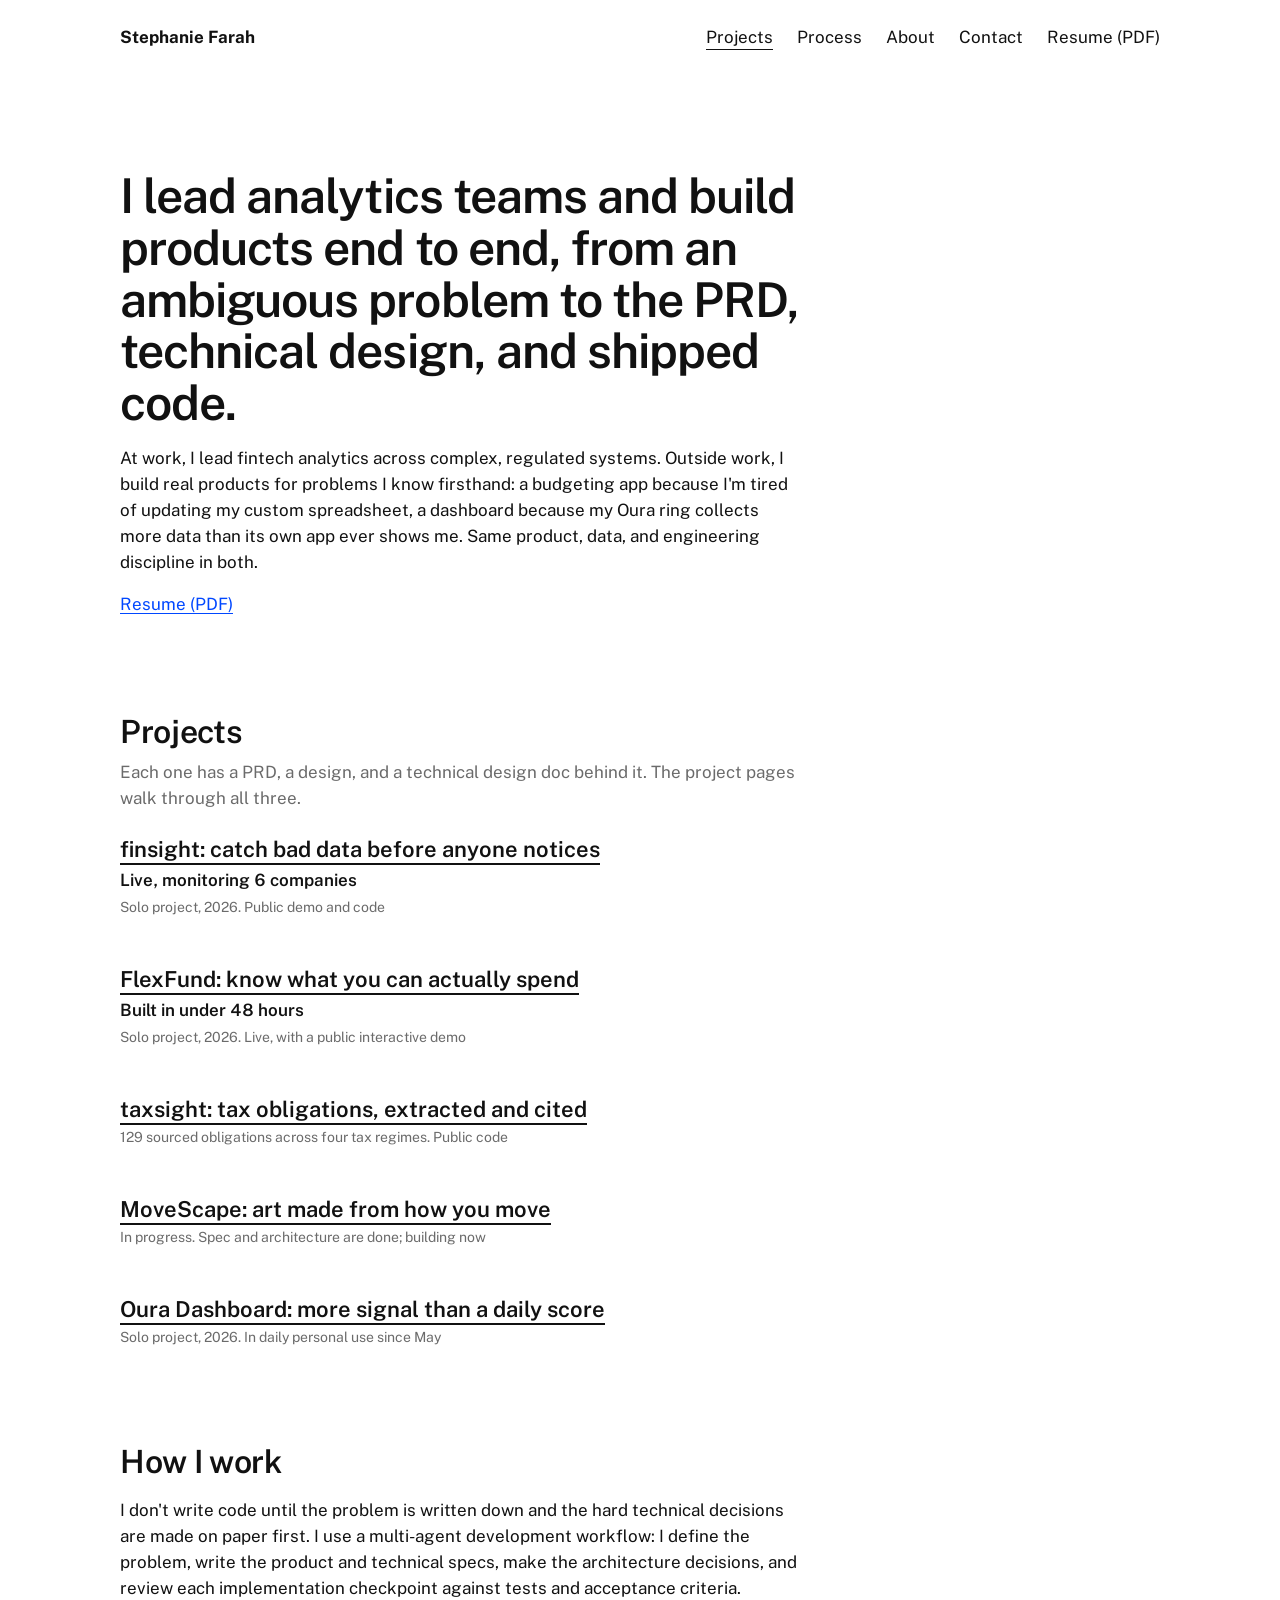
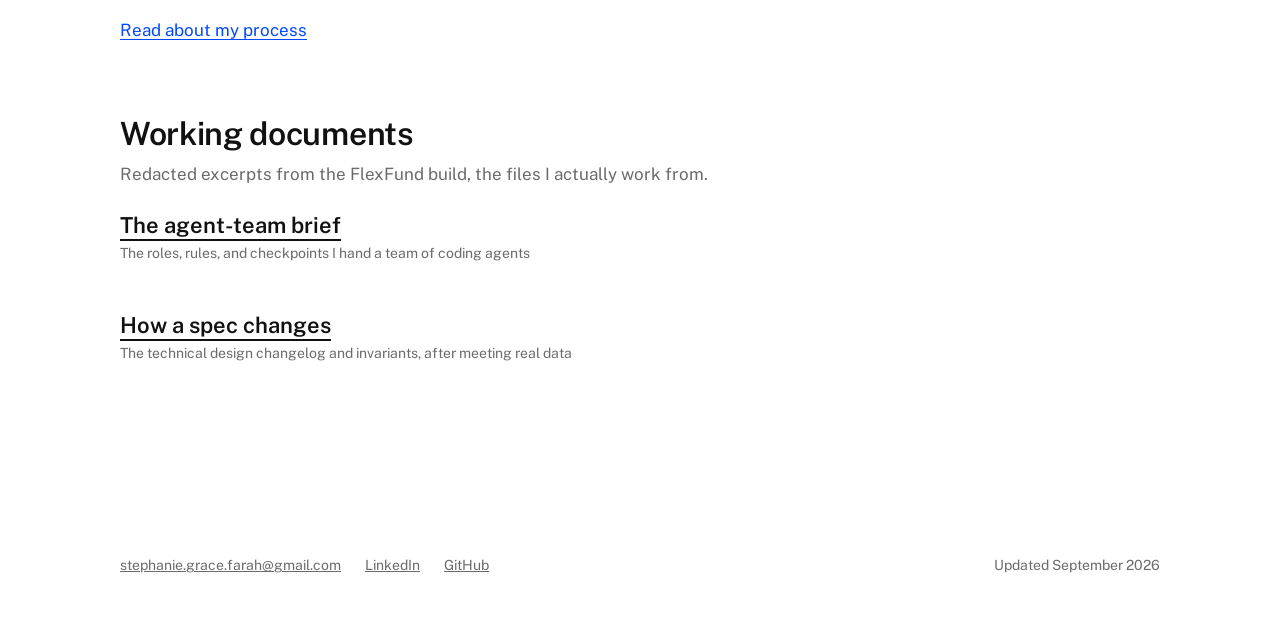
==== commit 95e998c2: "Replace generic templates with redacted FlexFund working documents - Add documents/agent-team.html (" ====
--- a/index.html
+++ b/index.html
@@ -73,17 +73,20 @@
 <p class="body"><a class="body-link" href="process.html">Read about my process</a></p>
 </section>
 
-<section class="section section-tight measure-text">
+<section id="documents" class="section section-tight measure-text">
 <div class="stack-4">
-<h2 class="heading-2">Templates</h2>
-<div class="project-list project-list--external">
+<div class="stack-2">
+<h2 class="heading-2">Working documents</h2>
+<p class="body ink-muted">Redacted excerpts from the FlexFund build, the files I actually work from.</p>
+</div>
+<div class="project-list">
 <article class="project-card">
-<h3 class="heading-3"><a class="external-link" href="https://github.com/stephaniegracefarah/portfolio-website/blob/main/docs/prd-template.md" target="_blank" rel="noopener">PRD template</a></h3>
-<p class="caption">Problem, requirements, and an explicit out-of-scope list, on GitHub</p>
+<h3 class="heading-3"><a href="documents/agent-team.html">The agent-team brief</a></h3>
+<p class="caption">The roles, rules, and checkpoints I hand a team of coding agents</p>
 </article>
 <article class="project-card">
-<h3 class="heading-3"><a class="external-link" href="https://github.com/stephaniegracefarah/portfolio-website/blob/main/docs/tdd-template.md" target="_blank" rel="noopener">Technical design doc template</a></h3>
-<p class="caption">With a change log, invariants, and the review checklist I use</p>
+<h3 class="heading-3"><a href="documents/tdd-changelog.html">How a spec changes</a></h3>
+<p class="caption">The technical design changelog and invariants, after meeting real data</p>
 </article>
 </div>
 </div>
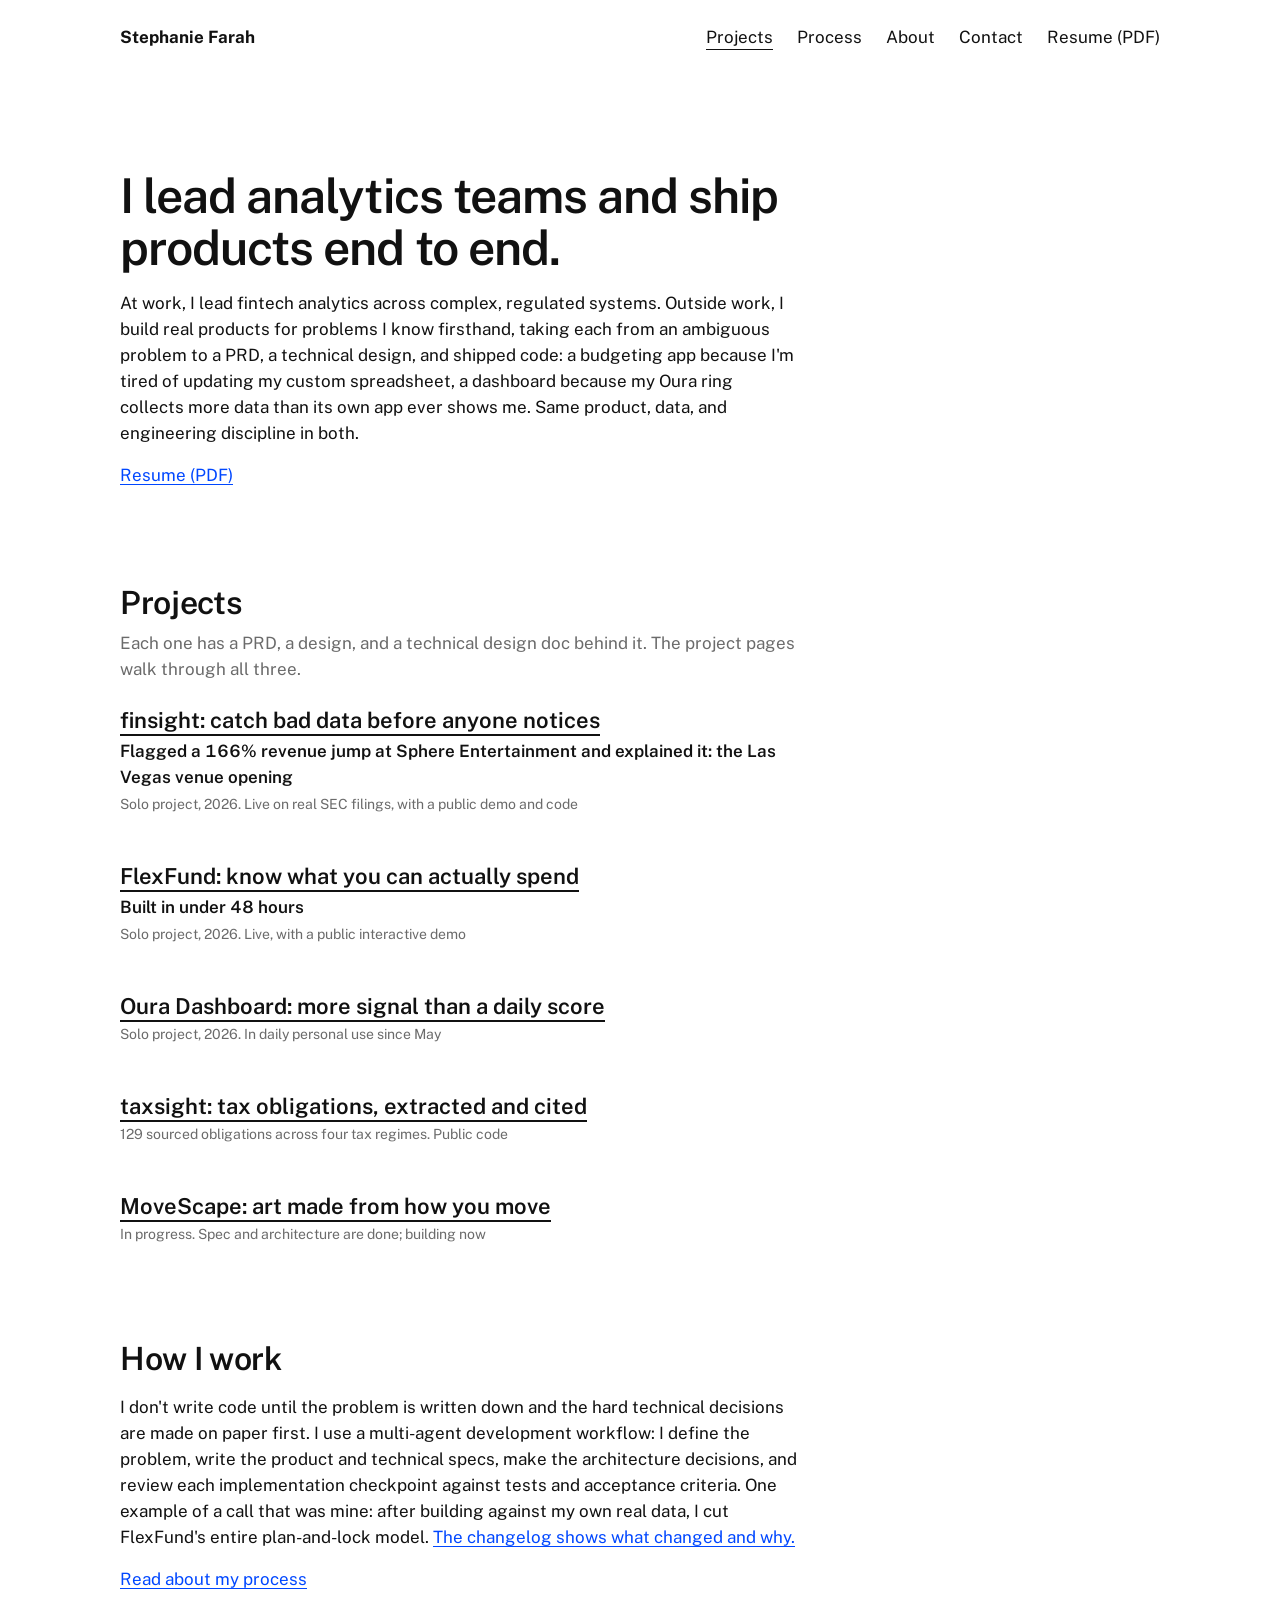
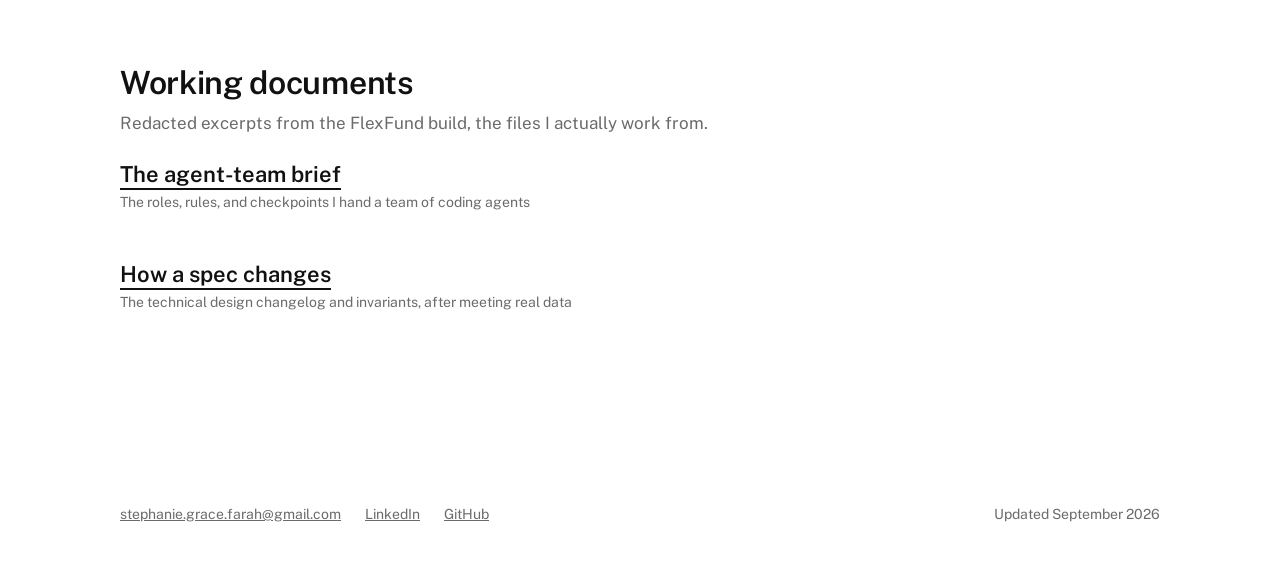
==== commit 06b46b8a: "Reorder projects, lead finsight with a real outcome, tighten the headline - Finished work first: fin" ====
--- a/index.html
+++ b/index.html
@@ -6,9 +6,13 @@
 <title>Stephanie Farah: Analytics leader who builds</title>
 <meta name="description" content="Analytics leader who builds real products for problems she knows firsthand, from the PRD to shipped code.">
 <meta property="og:type" content="website">
+<meta property="og:url" content="https://stephaniegracefarah.github.io/portfolio-website/">
 <meta property="og:title" content="Stephanie Farah: Analytics leader who builds">
 <meta property="og:description" content="Analytics leader who builds real products for problems she knows firsthand, from the PRD to shipped code.">
 <meta property="og:image" content="https://stephaniegracefarah.github.io/portfolio-website/assets/img/og-image.png">
+<meta property="og:image:width" content="1200">
+<meta property="og:image:height" content="630">
+<meta property="og:image:alt" content="Stephanie Farah. Analytics leader who builds. Product, Analytics, AI.">
 <meta name="twitter:card" content="summary_large_image">
 <link rel="preconnect" href="https://fonts.googleapis.com">
 <link rel="preconnect" href="https://fonts.gstatic.com" crossorigin>
@@ -31,8 +35,8 @@
 <main id="main" class="site-main">
 
 <section class="hero stack-3 measure-text section">
-<h1 class="display">I lead analytics teams and build products end to end, from an ambiguous problem to the PRD, technical design, and shipped code.</h1>
-<p class="body">At work, I lead fintech analytics across complex, regulated systems. Outside work, I build real products for problems I know firsthand: a budgeting app because I'm tired of updating my custom spreadsheet, a dashboard because my Oura ring collects more data than its own app ever shows me. Same product, data, and engineering discipline in both.</p>
+<h1 class="display">I lead analytics teams and ship products end to end.</h1>
+<p class="body">At work, I lead fintech analytics across complex, regulated systems. Outside work, I build real products for problems I know firsthand, taking each from an ambiguous problem to a PRD, a technical design, and shipped code: a budgeting app because I'm tired of updating my custom spreadsheet, a dashboard because my Oura ring collects more data than its own app ever shows me. Same product, data, and engineering discipline in both.</p>
 <p class="body"><a class="body-link" href="resume.pdf">Resume (PDF)</a></p>
 </section>
 
@@ -44,13 +48,17 @@
 <div class="project-list mt-4">
 <article class="project-card">
 <h3 class="heading-3"><a href="projects/finsight.html">finsight: catch bad data before anyone notices</a></h3>
-<p class="stat-sm">Live, monitoring 6 companies</p>
-<p class="meta">Solo project, 2026. Public demo and code</p>
+<p class="stat-sm">Flagged a 166% revenue jump at Sphere Entertainment and explained it: the Las Vegas venue opening</p>
+<p class="meta">Solo project, 2026. Live on real SEC filings, with a public demo and code</p>
 </article>
 <article class="project-card">
 <h3 class="heading-3"><a href="projects/flexfund.html">FlexFund: know what you can actually spend</a></h3>
 <p class="stat-sm">Built in under 48 hours</p>
 <p class="meta">Solo project, 2026. Live, with a public interactive demo</p>
+</article>
+<article class="project-card">
+<h3 class="heading-3"><a href="projects/oura-dashboard.html">Oura Dashboard: more signal than a daily score</a></h3>
+<p class="meta">Solo project, 2026. In daily personal use since May</p>
 </article>
 <article class="project-card">
 <h3 class="heading-3"><a href="projects/taxsight.html">taxsight: tax obligations, extracted and cited</a></h3>
@@ -60,16 +68,12 @@
 <h3 class="heading-3"><a href="projects/movescape.html">MoveScape: art made from how you move</a></h3>
 <p class="meta">In progress. Spec and architecture are done; building now</p>
 </article>
-<article class="project-card">
-<h3 class="heading-3"><a href="projects/oura-dashboard.html">Oura Dashboard: more signal than a daily score</a></h3>
-<p class="meta">Solo project, 2026. In daily personal use since May</p>
-</article>
 </div>
 </section>
 
 <section class="section stack-3 measure-text">
 <h2 class="heading-2">How I work</h2>
-<p class="body">I don't write code until the problem is written down and the hard technical decisions are made on paper first. I use a multi-agent development workflow: I define the problem, write the product and technical specs, make the architecture decisions, and review each implementation checkpoint against tests and acceptance criteria.</p>
+<p class="body">I don't write code until the problem is written down and the hard technical decisions are made on paper first. I use a multi-agent development workflow: I define the problem, write the product and technical specs, make the architecture decisions, and review each implementation checkpoint against tests and acceptance criteria. One example of a call that was mine: after building against my own real data, I cut FlexFund's entire plan-and-lock model. <a class="body-link" href="documents/tdd-changelog.html">The changelog shows what changed and why.</a></p>
 <p class="body"><a class="body-link" href="process.html">Read about my process</a></p>
 </section>
 
--- a/assets/css/site.css
+++ b/assets/css/site.css
@@ -588,6 +588,19 @@
   background: var(--color-surface-subtle);
 }
 
+/* A full document page shown as an image (e.g. a PRD). The hairline keeps a
+   white page readable as a page against a white or dark background. */
+figure {
+  margin: 0;
+}
+
+.doc-page {
+  display: block;
+  width: 100%;
+  height: auto;
+  border: 1px solid var(--color-hairline);
+}
+
 /* ---------- Architecture diagram / charts ---------- */
 
 .architecture-diagram {
